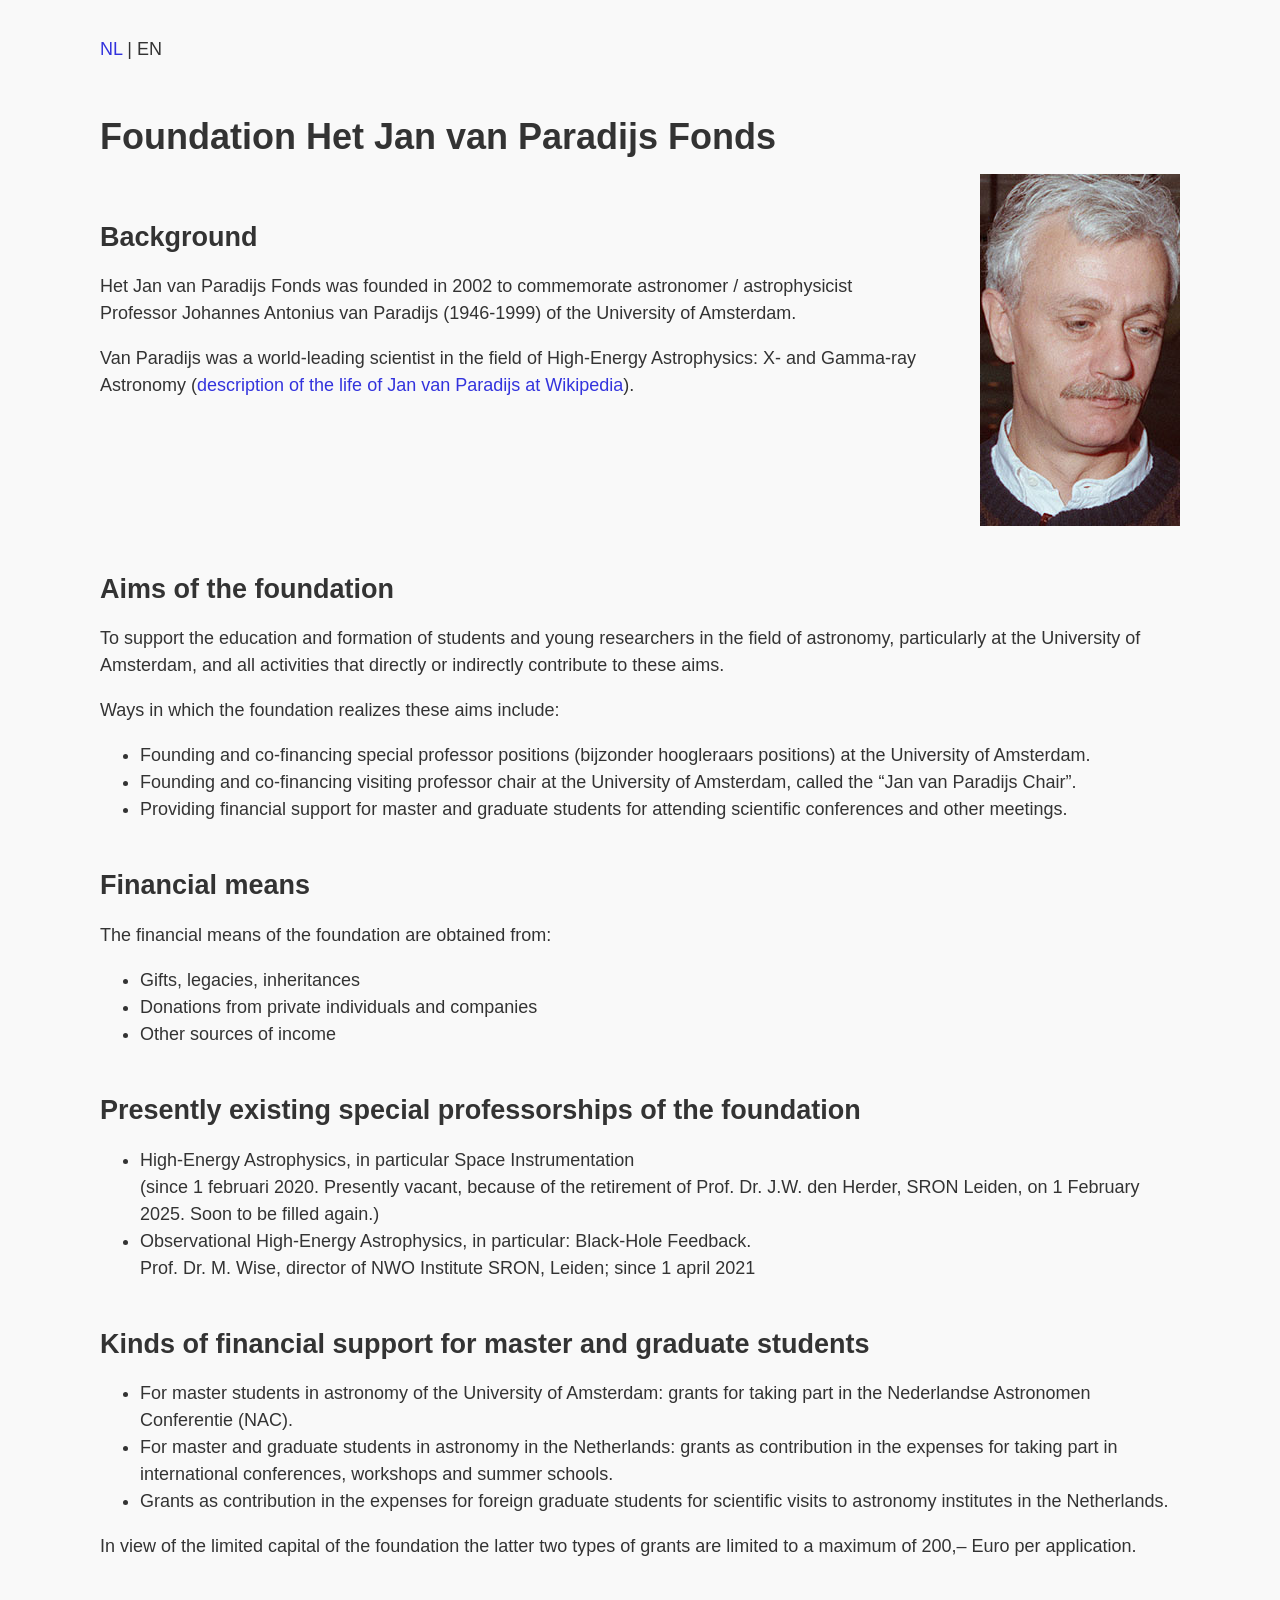
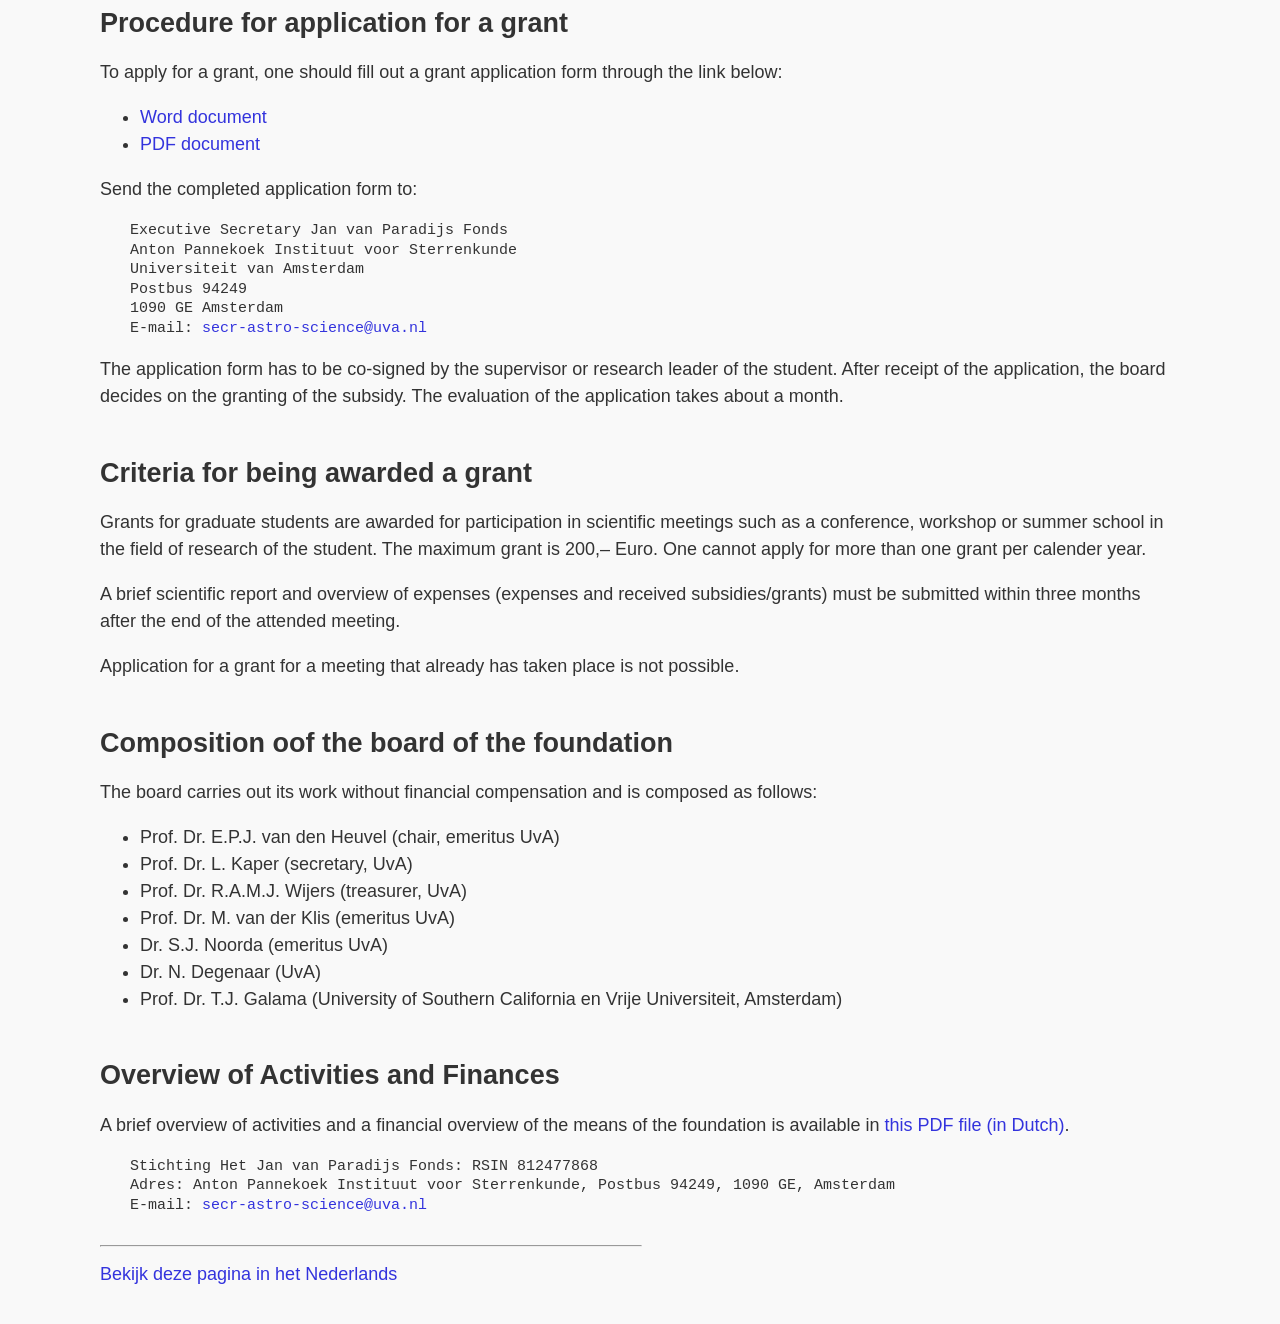
==== index-en.html @ ce072b42 "Make the (Dutch) page the front page" ====
<!doctype html>
<html lang="nl">
  <head>
    <meta charset="UTF-8" />
    <meta name="viewport" content="width=device-width, initial-scale=1" />
    <title>Foundation Het Jan van Paradijs fonds</title>
    <link rel="icon" href="favicon.ico" type="image/x-icon" />
    <link rel="stylesheet" href="index.css" />
  </head>
  <body>
    <nav>
      <a href="/">NL</a> | EN
    </nav>

    <h1>Foundation Het Jan van Paradijs Fonds</h1>
    <div id="intro">
      <article>
        <h2>Background</h2>
        <p>
          Het Jan van Paradijs Fonds was
          founded in 2002 to commemorate <span class="nobreak">astronomer / astrophysicist</span>
          <span class="nobreak">Professor Johannes Antonius van&nbsp;Paradijs</span> (1946-1999) of
          the University of Amsterdam.
        </p>
        <p>
	  Van Paradijs was a world-leading scientist in the field of
	  High-Energy Astrophysics: X- and Gamma-ray Astronomy
	  (<a href="https://en.wikipedia.org/wiki/Jan_van_Paradijs">description
	  of the life of Jan van Paradijs at Wikipedia</a>).
        </p>
      </article>
      <img
        src="janvanparadijs.jpg"
        alt="Jan van Paradijs"
        width="200"
        height="352"
      />
    </div>
    <article>
      <h2>Aims of the foundation</h2>
      <p>
	To support the education and formation of students and young
	researchers in the field of astronomy, particularly at the
	University of Amsterdam, and all activities that directly or
	indirectly contribute to these aims.
      </p>
      <p>Ways in which the foundation realizes these aims include:</p>
      <ul>
        <li>
	  Founding and co-financing special professor positions (bijzonder hoogleraars positions) at the University of Amsterdam.
        </li>
        <li>
	  Founding and co-financing visiting professor chair at the University of Amsterdam, called the <span class="quoted">Jan van Paradijs Chair</span>.        </li>
        <li>
	  Providing financial support for master and graduate students for attending scientific conferences and other meetings.
        </li>
      </ul>
    </article>
    <article>
      <h2>Financial means</h2>
      <p>The financial means of the foundation are obtained from:</p>
      <ul>
        <li>Gifts, legacies, inheritances</li>
        <li>Donations from private individuals and companies</li>
        <li>Other sources of income</li>
      </ul>
    </article>
    <article>
      <h2>Presently existing special professorships of the foundation</h2>
      <ul>
        <li>
          High-Energy Astrophysics, in particular Space Instrumentation<br />
          (since <span class="nobreak">1 februari 2020</span>. Presently vacant, because of the
          retirement of Prof.&nbsp;Dr.
          <span class="nobreak">J.W. den Herder</span>, SRON Leiden, on 1 February 2025. Soon to be filled again.)
        </li>
        <li>
          Observational High-Energy Astrophysics, in particular: Black-Hole
          Feedback.<br />
          <span class="nobreak">Prof. Dr. M. Wise</span>, director of NWO
          Institute SRON, Leiden; since
          <span class="nobreak">1 april 2021</span>
        </li>
      </ul>
    </article>
    <article>
      <h2>Kinds of financial support for master and graduate students</h2>
      <ul>
        <li>
	  For master students in astronomy of the University of Amsterdam: grants for taking part in the Nederlandse Astronomen Conferentie (NAC).
        </li>
        <li>
	  For master and graduate students in astronomy in the Netherlands: grants as contribution in the expenses for taking part in international conferences, workshops and summer schools.
        </li>
        <li>
	  Grants as contribution in the expenses for foreign graduate students for scientific visits to astronomy institutes in the Netherlands.
        </li>
      </ul>

      <p>
	In view of the limited capital of the foundation the latter two types of grants are limited to a maximum of 200,&ndash; Euro per application.
      </p>
    </article>
    <article>
      <h2>Procedure for application for a grant</h2>
      <p>
	To apply for a grant, one should fill out a grant application form through the link below:
      </p>
      <ul>
        <li><a href="application-janvanparadijs-fonds.doc">Word document</a></li>
        <li><a href="application-janvanparadijs-fonds.pdf">PDF document</a></li>
      </ul>
      <p>Send the completed application form to:</p>
      <address>
        Executive Secretary Jan van Paradijs Fonds<br />
        Anton Pannekoek Instituut voor Sterrenkunde<br />
        Universiteit van Amsterdam<br />
        Postbus 94249<br />
        1090 GE Amsterdam<br />
        E-mail: <a href="mailto:secr-astro-science@uva.nl">secr-astro-science@uva.nl</a
        ><br />
      </address>
      <p>
	The application form has to be co-signed by the supervisor or
	research leader of the student. After receipt of the
	application, the board decides on the granting of the
	subsidy. The evaluation of the application takes about a
	month.
      </p>

    </article>
    <article>
      <h2>Criteria for being awarded a grant</h2>
      <p>
	Grants for graduate students are awarded for participation in scientific meetings such as a conference, workshop or summer school in the field of research of the student. The maximum grant is 200,&ndash; Euro. One cannot apply for more than one grant per calender year.
      </p>
      <p>
	A brief scientific report and overview of expenses (expenses and received subsidies/grants) must be submitted within three months after the end of the attended meeting.
      </p>
      <p>
	Application for a grant for a meeting that already has taken place is not possible.
      </p>
    </article>
    <article>
      <h2>Composition oof the board of the foundation</h2>
      <p>
	The board carries out its work without financial compensation and is composed as follows:
      </p>
      <ul>
        <li>Prof. Dr. E.P.J. van den Heuvel (chair, emeritus UvA)</li>
        <li>Prof. Dr. L. Kaper (secretary, UvA)</li>
        <li>Prof. Dr. R.A.M.J. Wijers (treasurer, UvA)</li>
        <li>Prof. Dr. M. van der Klis (emeritus UvA)</li>
        <li>Dr. S.J. Noorda (emeritus UvA)</li>
        <li>Dr. N. Degenaar (UvA)</li>
        <li>Prof. Dr. T.J. Galama (University of Southern California en Vrije Universiteit, Amsterdam)</li>
      </ul>
    </article>
    <article>
      <h2>Overview of Activities and Finances</h2>
      <p>
	A brief overview of activities and a financial overview of the means of the foundation is available in <a href="JvP_Fonds_Verslag_activiteiten_en_financien_van_1-1-2021_tot_16-4-2026.pdf">this PDF file (in Dutch)</a>.
      </p>
    </article>
    <article>
      <address>
        Stichting Het Jan van Paradijs Fonds:
        <span
          class="tooltip"
          title="Rechtspersonen en Samenwerkingsverbanden Informatienummer"
          >RSIN</span
        >
        812477868<br />
        Adres: Anton Pannekoek Instituut voor Sterrenkunde, Postbus 94249, 1090
        GE, Amsterdam<br />
        E-mail: <a href="mailto:secr-astro-science@uva.nl">secr-astro-science@uva.nl</a
        ><br />
      </address>
    </article>
    <hr>
    <a href="/">Bekijk deze pagina in het Nederlands</a>
  </body>
</html>
---- index.css ----
body {
  font-family: Verdana, Helvetica, sans-serif;
  font-size: 18px;
  line-height: 1.5em;
  color: #333;
  background-color: #f9f9f9;

  margin: 0 auto;
  padding: 2em;
  max-width: 1080px;
}

h1,
h2,
h3 {
    padding-top: 1em;
}

a {
  text-decoration: none;
  color: #33d;
}

a:link {
}

a:visited {
}

a:focus {
}

a:hover {
  color: #d00;
}

a:active {
  color: #0ff;
}

address {
  font-family: Monaco, Courier, monospace;
  font-size: 15px;
  font-style: normal;
  line-height: 1.3em;

  padding-left: 2em;
}

#intro {
  display: flex;
  align-items: flex-start;
  justify-content: space-between;
  gap: 2em;
}

@media (max-width: 600px) {
  #intro {
    flex-direction: column;
  }
}

.nobreak {
  white-space: nowrap;
}

.quoted {
  &::before {
    content: "\201c";
  }
  &::after {
    content: "\201d";
  }
}

.tooltip {
  cursor: pointer;
}

hr {
    width: 50%;
    margin-left: 0;
    margin-top: 4rex;
    margin-bottom: 2rex;
}
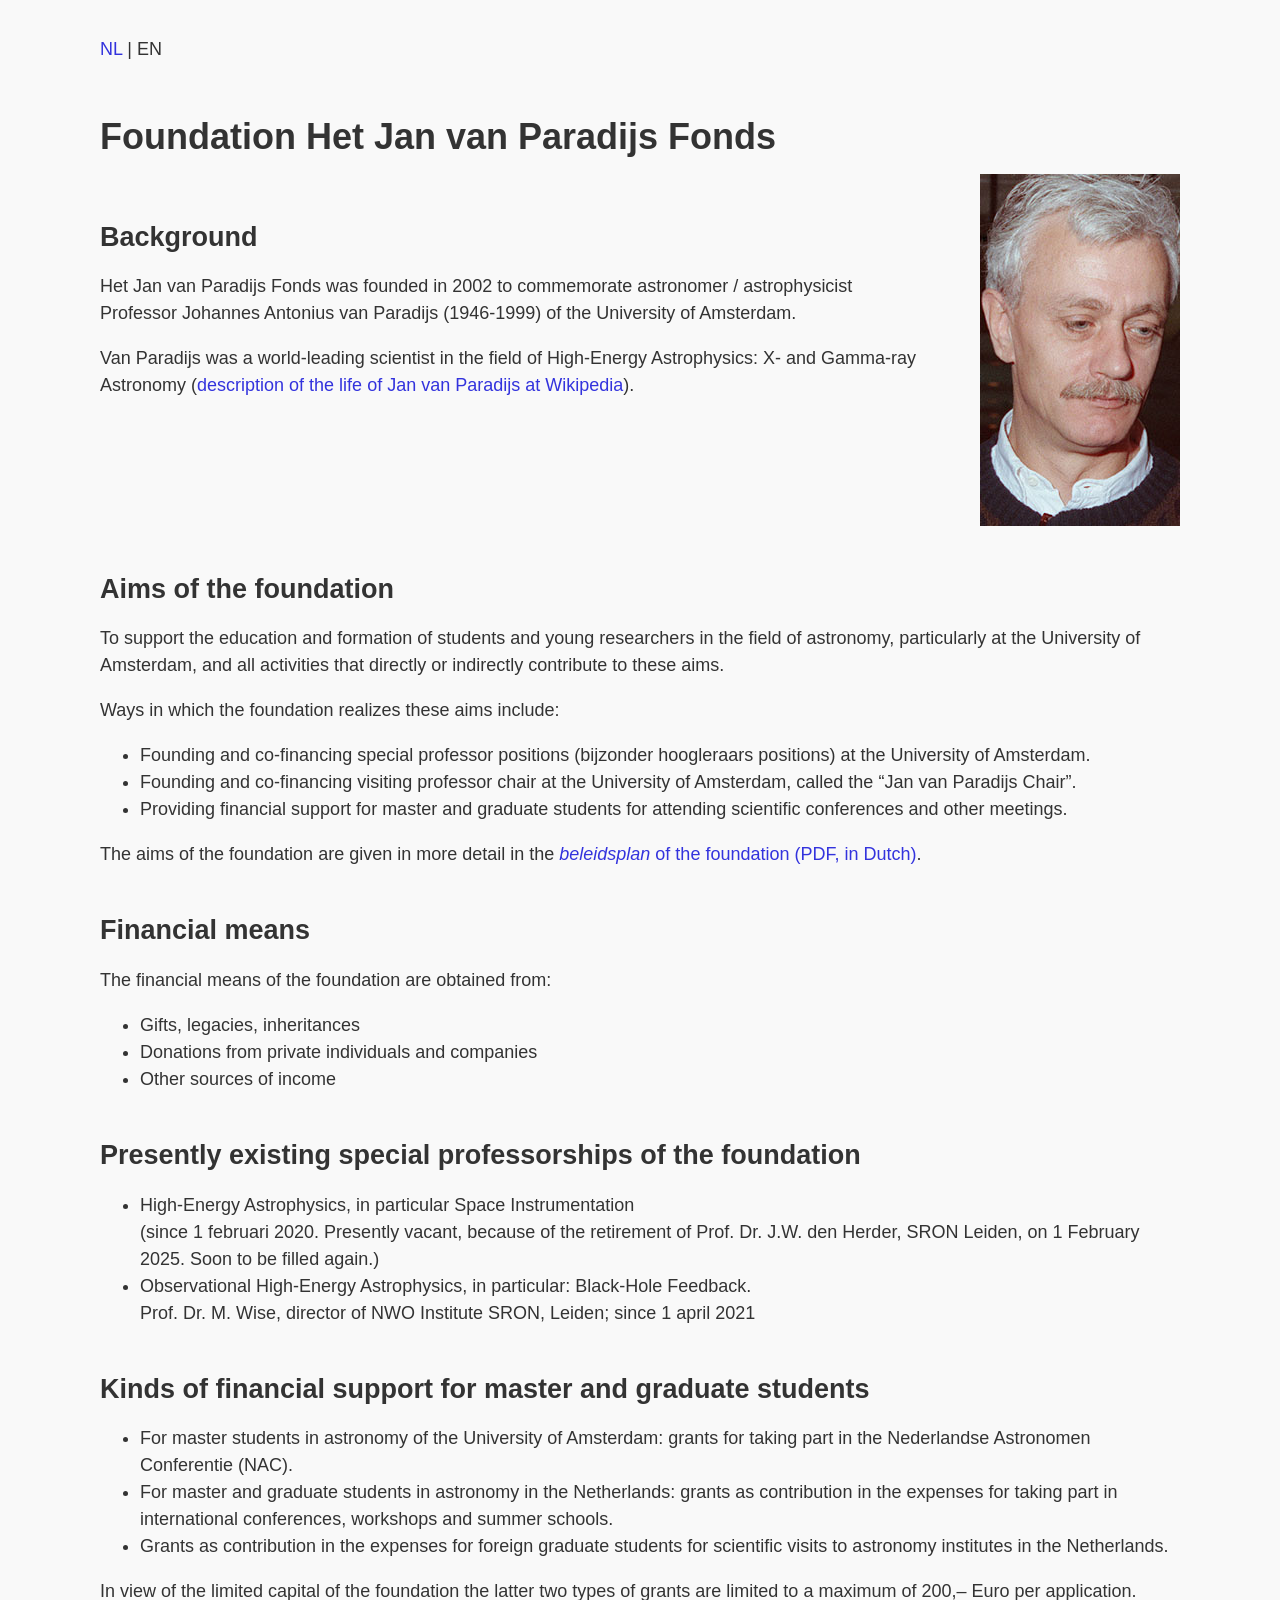
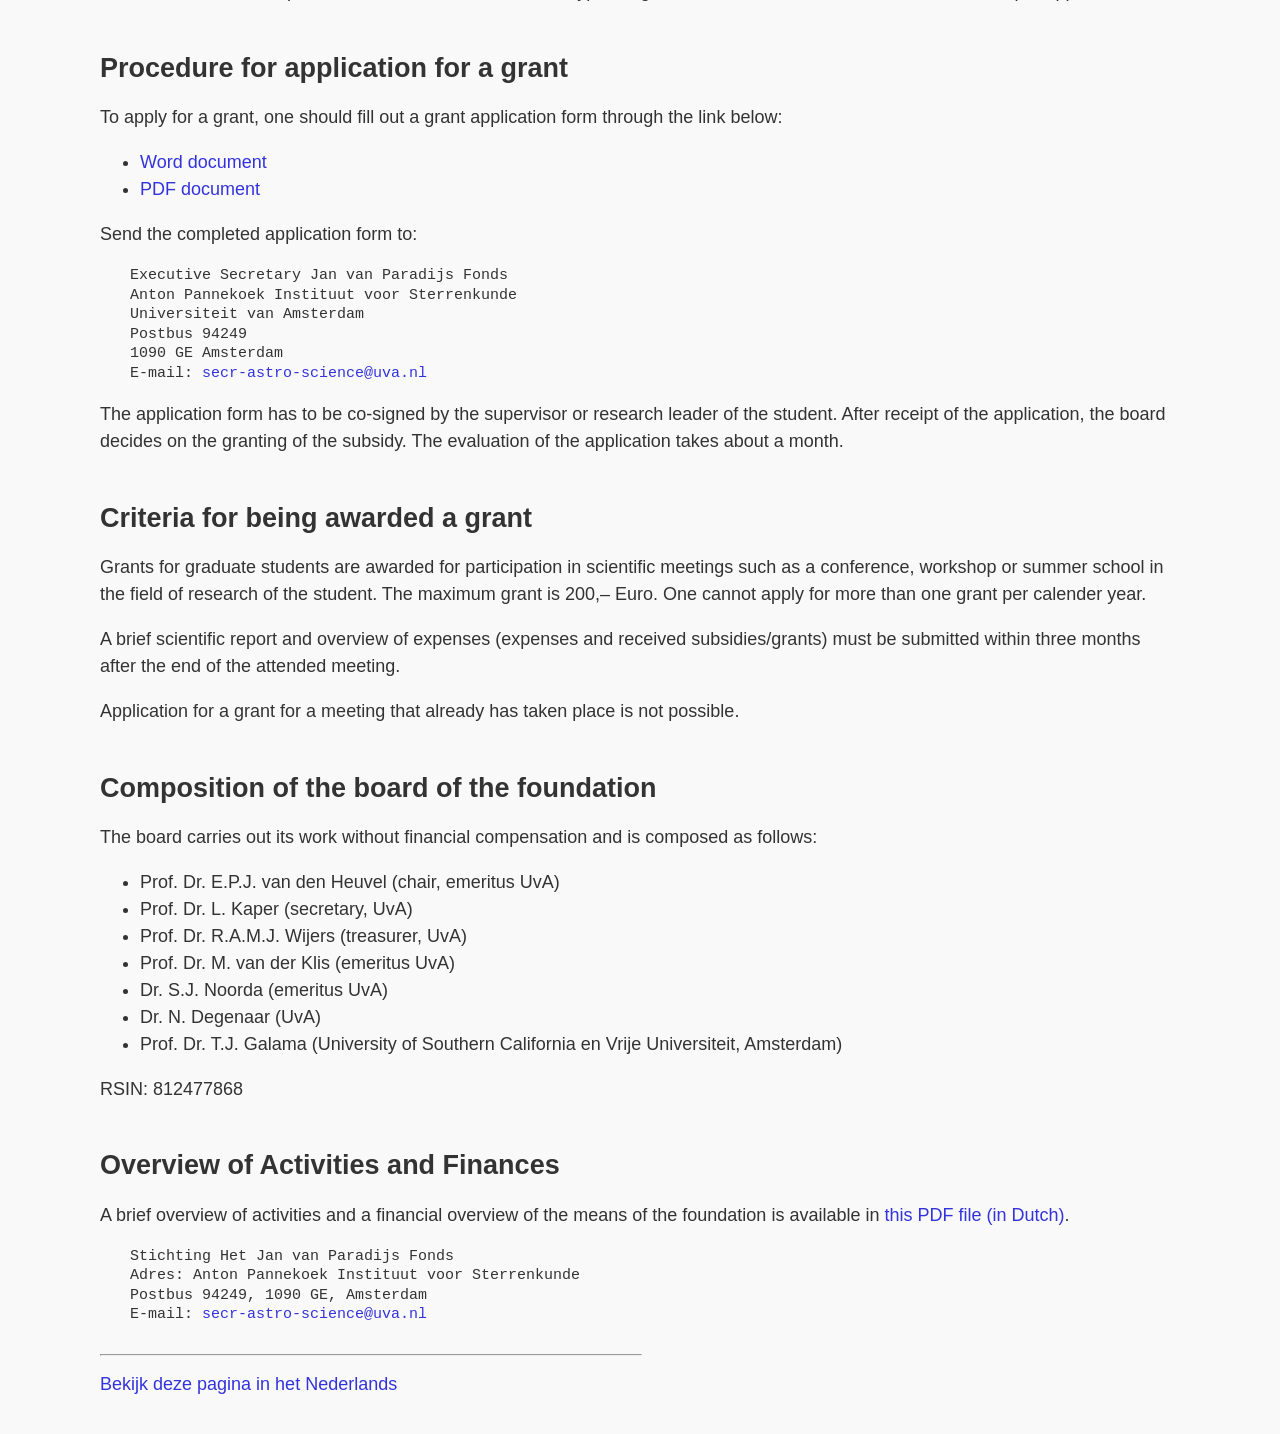
==== commit 5c2a1223: "Add detailed "beleidsplan"" ====
--- a/index-en.html
+++ b/index-en.html
@@ -1,11 +1,13 @@
 <!doctype html>
 <html lang="nl">
   <head>
-    <meta charset="UTF-8" />
-    <meta name="viewport" content="width=device-width, initial-scale=1" />
+    <meta charset="UTF-8">
+    <meta name="viewport" content="width=device-width, initial-scale=1">
+    <meta name="description" content="Jan van Paradijs foundation">
     <title>Foundation Het Jan van Paradijs fonds</title>
-    <link rel="icon" href="favicon.ico" type="image/x-icon" />
-    <link rel="stylesheet" href="index.css" />
+    <link rel="canonical" href="https://jvpfonds.nl/index-en.html">
+    <link rel="icon" href="favicon.ico" type="image/x-icon">
+    <link rel="stylesheet" href="index.css">
   </head>
   <body>
     <nav>
@@ -34,7 +36,7 @@
         alt="Jan van Paradijs"
         width="200"
         height="352"
-      />
+     >
     </div>
     <article>
       <h2>Aims of the foundation</h2>
@@ -55,6 +57,7 @@
 	  Providing financial support for master and graduate students for attending scientific conferences and other meetings.
         </li>
       </ul>
+      <p>The aims of the foundation are given in more detail in the <a href="beleidsplan-jvpfonds.pdf"><i>beleidsplan</i> of the foundation (PDF, in Dutch)</a>.</p>
     </article>
     <article>
       <h2>Financial means</h2>
@@ -69,14 +72,14 @@
       <h2>Presently existing special professorships of the foundation</h2>
       <ul>
         <li>
-          High-Energy Astrophysics, in particular Space Instrumentation<br />
+          High-Energy Astrophysics, in particular Space Instrumentation<br>
           (since <span class="nobreak">1 februari 2020</span>. Presently vacant, because of the
           retirement of Prof.&nbsp;Dr.
           <span class="nobreak">J.W. den Herder</span>, SRON Leiden, on 1 February 2025. Soon to be filled again.)
         </li>
         <li>
           Observational High-Energy Astrophysics, in particular: Black-Hole
-          Feedback.<br />
+          Feedback.<br>
           <span class="nobreak">Prof. Dr. M. Wise</span>, director of NWO
           Institute SRON, Leiden; since
           <span class="nobreak">1 april 2021</span>
@@ -112,13 +115,13 @@
       </ul>
       <p>Send the completed application form to:</p>
       <address>
-        Executive Secretary Jan van Paradijs Fonds<br />
-        Anton Pannekoek Instituut voor Sterrenkunde<br />
-        Universiteit van Amsterdam<br />
-        Postbus 94249<br />
-        1090 GE Amsterdam<br />
+        Executive Secretary Jan van Paradijs Fonds<br>
+        Anton Pannekoek Instituut voor Sterrenkunde<br>
+        Universiteit van Amsterdam<br>
+        Postbus 94249<br>
+        1090 GE Amsterdam<br>
         E-mail: <a href="mailto:secr-astro-science@uva.nl">secr-astro-science@uva.nl</a
-        ><br />
+        ><br>
       </address>
       <p>
 	The application form has to be co-signed by the supervisor or
@@ -142,7 +145,7 @@
       </p>
     </article>
     <article>
-      <h2>Composition oof the board of the foundation</h2>
+      <h2>Composition of the board of the foundation</h2>
       <p>
 	The board carries out its work without financial compensation and is composed as follows:
       </p>
@@ -155,6 +158,10 @@
         <li>Dr. N. Degenaar (UvA)</li>
         <li>Prof. Dr. T.J. Galama (University of Southern California en Vrije Universiteit, Amsterdam)</li>
       </ul>
+      <span
+        class="tooltip"
+        title="Rechtspersonen en Samenwerkingsverbanden Informatienummer"
+        >RSIN: </span>812477868<br>
     </article>
     <article>
       <h2>Overview of Activities and Finances</h2>
@@ -164,17 +171,10 @@
     </article>
     <article>
       <address>
-        Stichting Het Jan van Paradijs Fonds:
-        <span
-          class="tooltip"
-          title="Rechtspersonen en Samenwerkingsverbanden Informatienummer"
-          >RSIN</span
-        >
-        812477868<br />
-        Adres: Anton Pannekoek Instituut voor Sterrenkunde, Postbus 94249, 1090
-        GE, Amsterdam<br />
-        E-mail: <a href="mailto:secr-astro-science@uva.nl">secr-astro-science@uva.nl</a
-        ><br />
+        Stichting Het Jan van Paradijs Fonds<br>
+        Adres: Anton Pannekoek Instituut voor Sterrenkunde<br>
+	Postbus 94249, 1090 GE, Amsterdam<br>
+        E-mail: <a href="mailto:secr-astro-science@uva.nl">secr-astro-science@uva.nl</a><br>
       </address>
     </article>
     <hr>
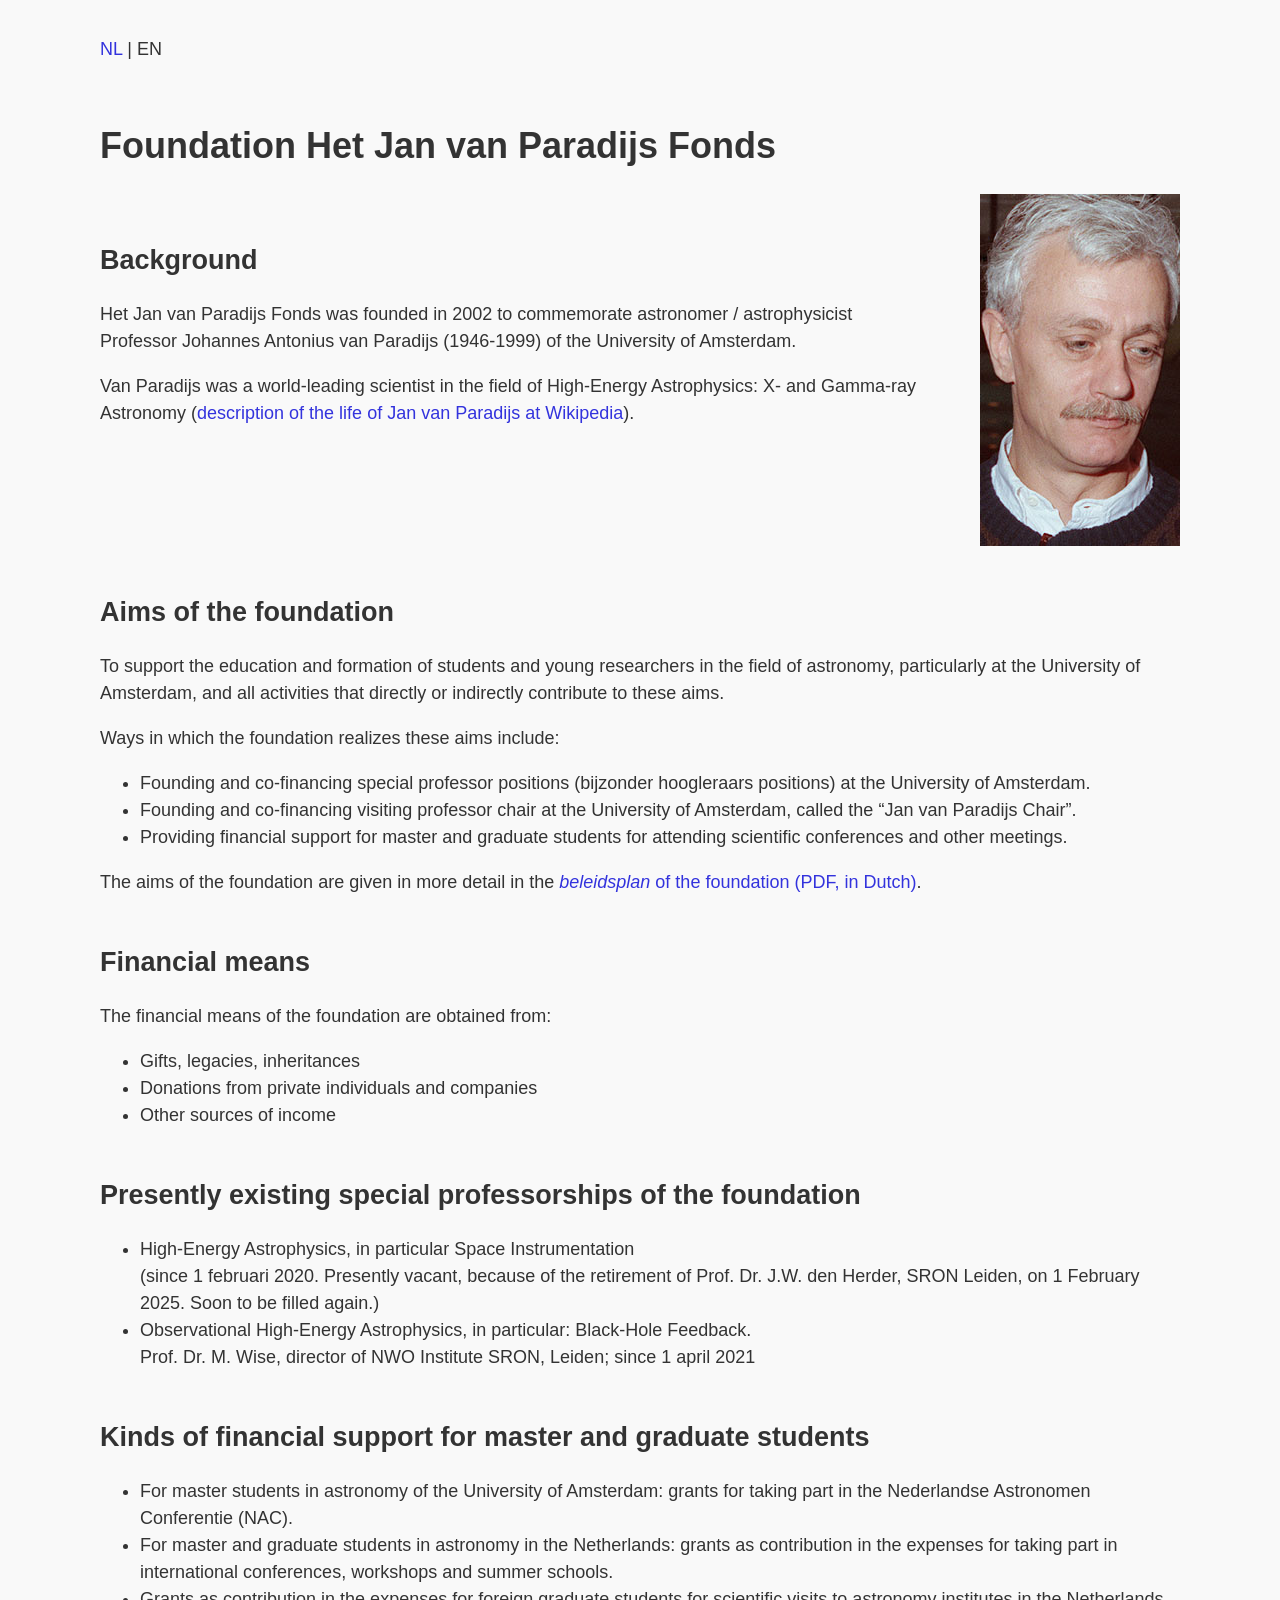
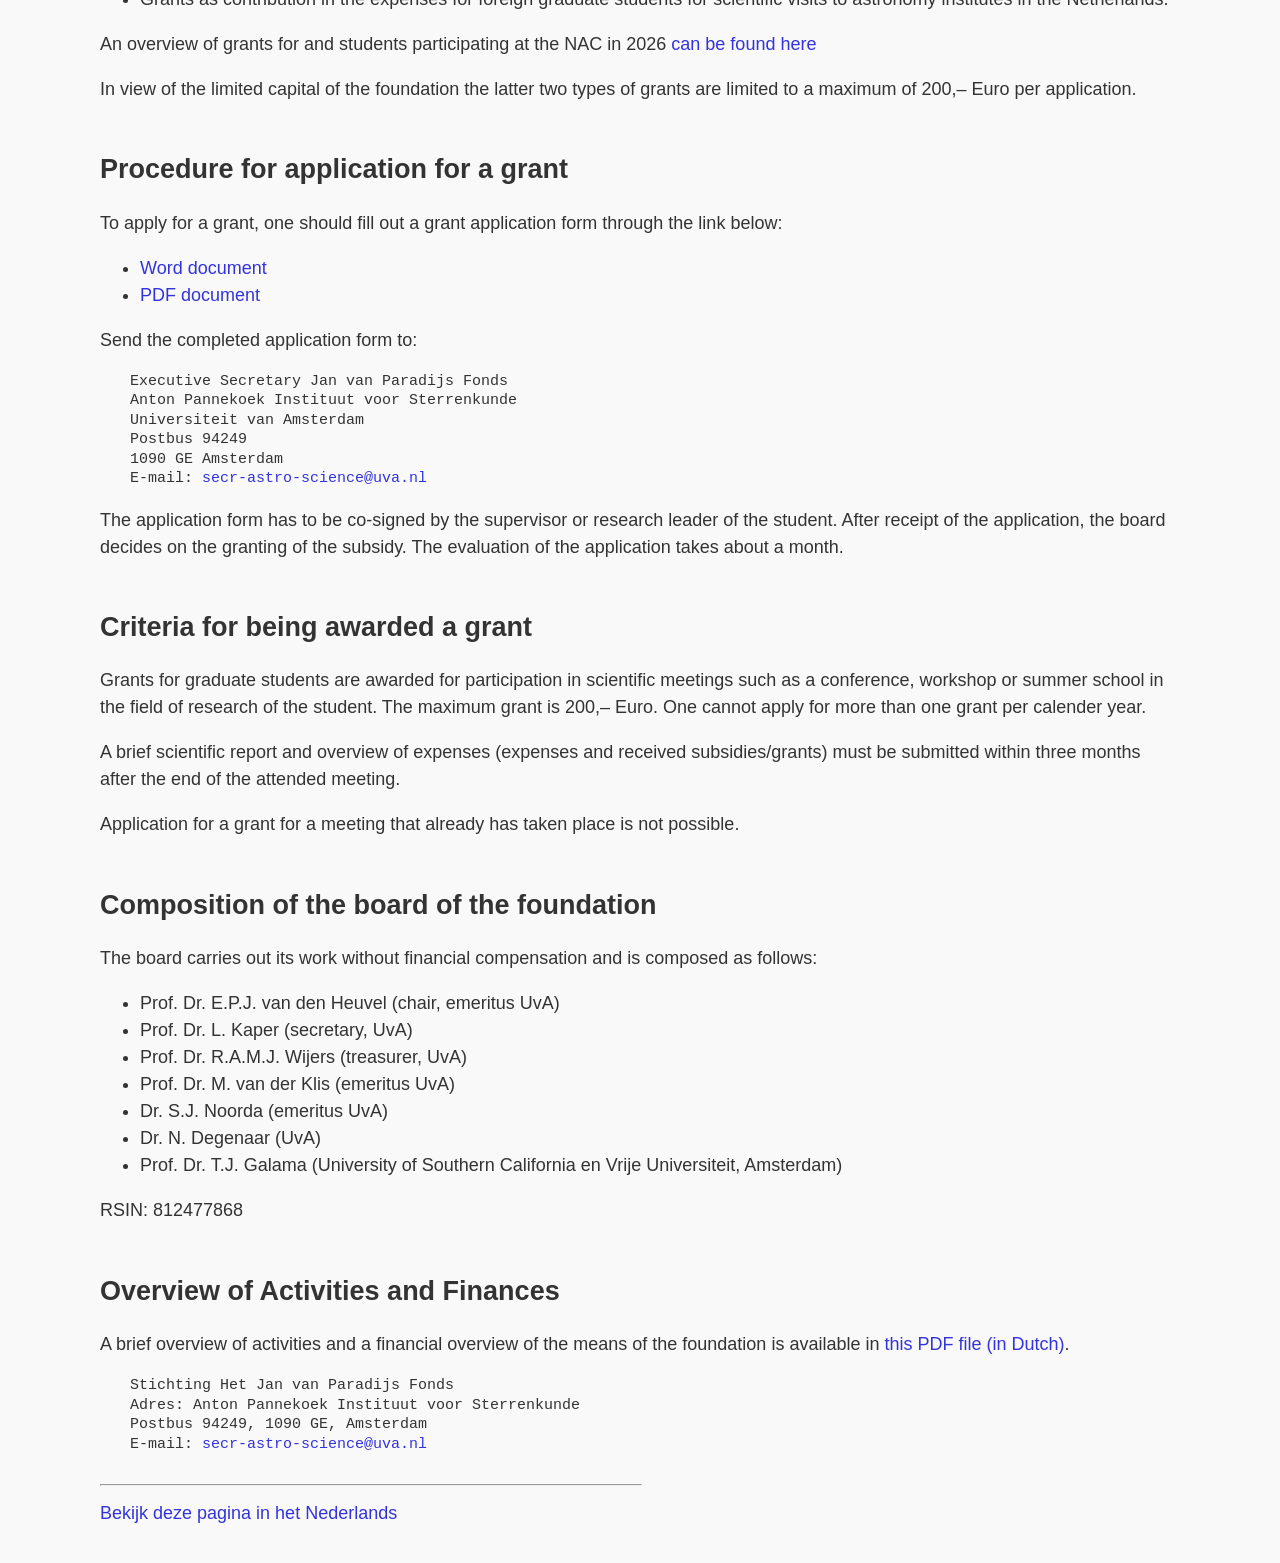
==== commit 10f3c01c: "Add (master) student contributions for NAC 2026" ====
--- a/index-en.html
+++ b/index-en.html
@@ -11,7 +11,7 @@
   </head>
   <body>
     <nav>
-      <a href="/">NL</a> | EN
+      <a href="index.html">NL</a> | EN
     </nav>
 
     <h1>Foundation Het Jan van Paradijs Fonds</h1>
@@ -100,6 +100,8 @@
         </li>
       </ul>
 
+      <p>An overview of grants for and students participating at the NAC in 2026 <a href="nac2026-en.html">can be found here</a></p>
+
       <p>
 	In view of the limited capital of the foundation the latter two types of grants are limited to a maximum of 200,&ndash; Euro per application.
       </p>
--- a/index.css
+++ b/index.css
@@ -14,6 +14,7 @@
 h2,
 h3 {
     padding-top: 1em;
+    line-height: 1.3em;
 }
 
 a {
@@ -83,3 +84,50 @@
     margin-top: 4rex;
     margin-bottom: 2rex;
 }
+
+dl {
+    margin: 0;
+    padding: 0;
+}
+
+dt {
+    display: inline;
+    font-weight: bold;
+}
+
+dt .name {
+    font-weight: inherit;
+}
+
+dt .presentation {
+    font-weight: normal;
+}
+
+dt .presentation::before {
+    content: " (";
+}
+
+dt .presentation::after {
+    content: ")";
+}
+
+dt::after {
+    content: " – ";
+    font-weight: normal;
+}
+
+dd {
+    display: inline;
+    margin: 0;
+}
+
+dd::after {
+    content: "\A";
+    white-space: pre;
+}
+
+img.fullwidth {
+    margin-top: 2em;
+    margin-bottom: 2em;
+    width: 100%;
+}
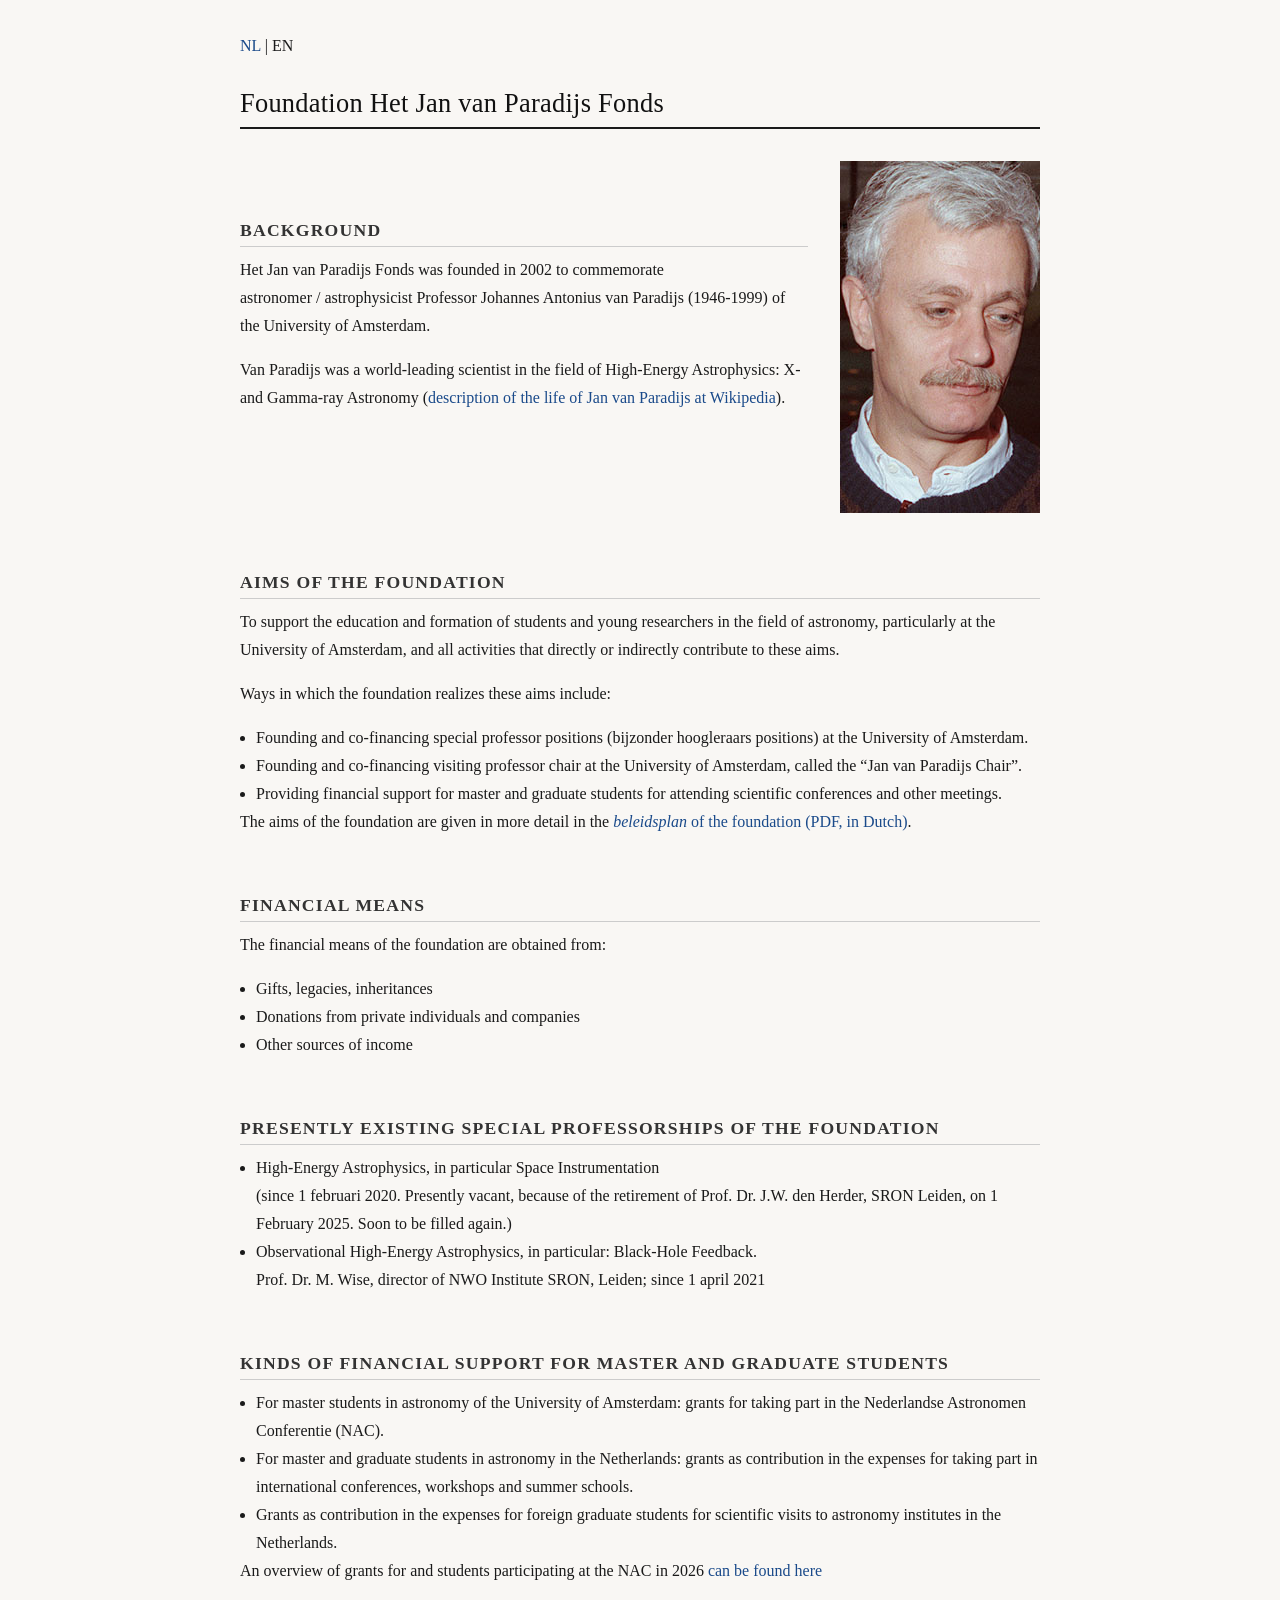
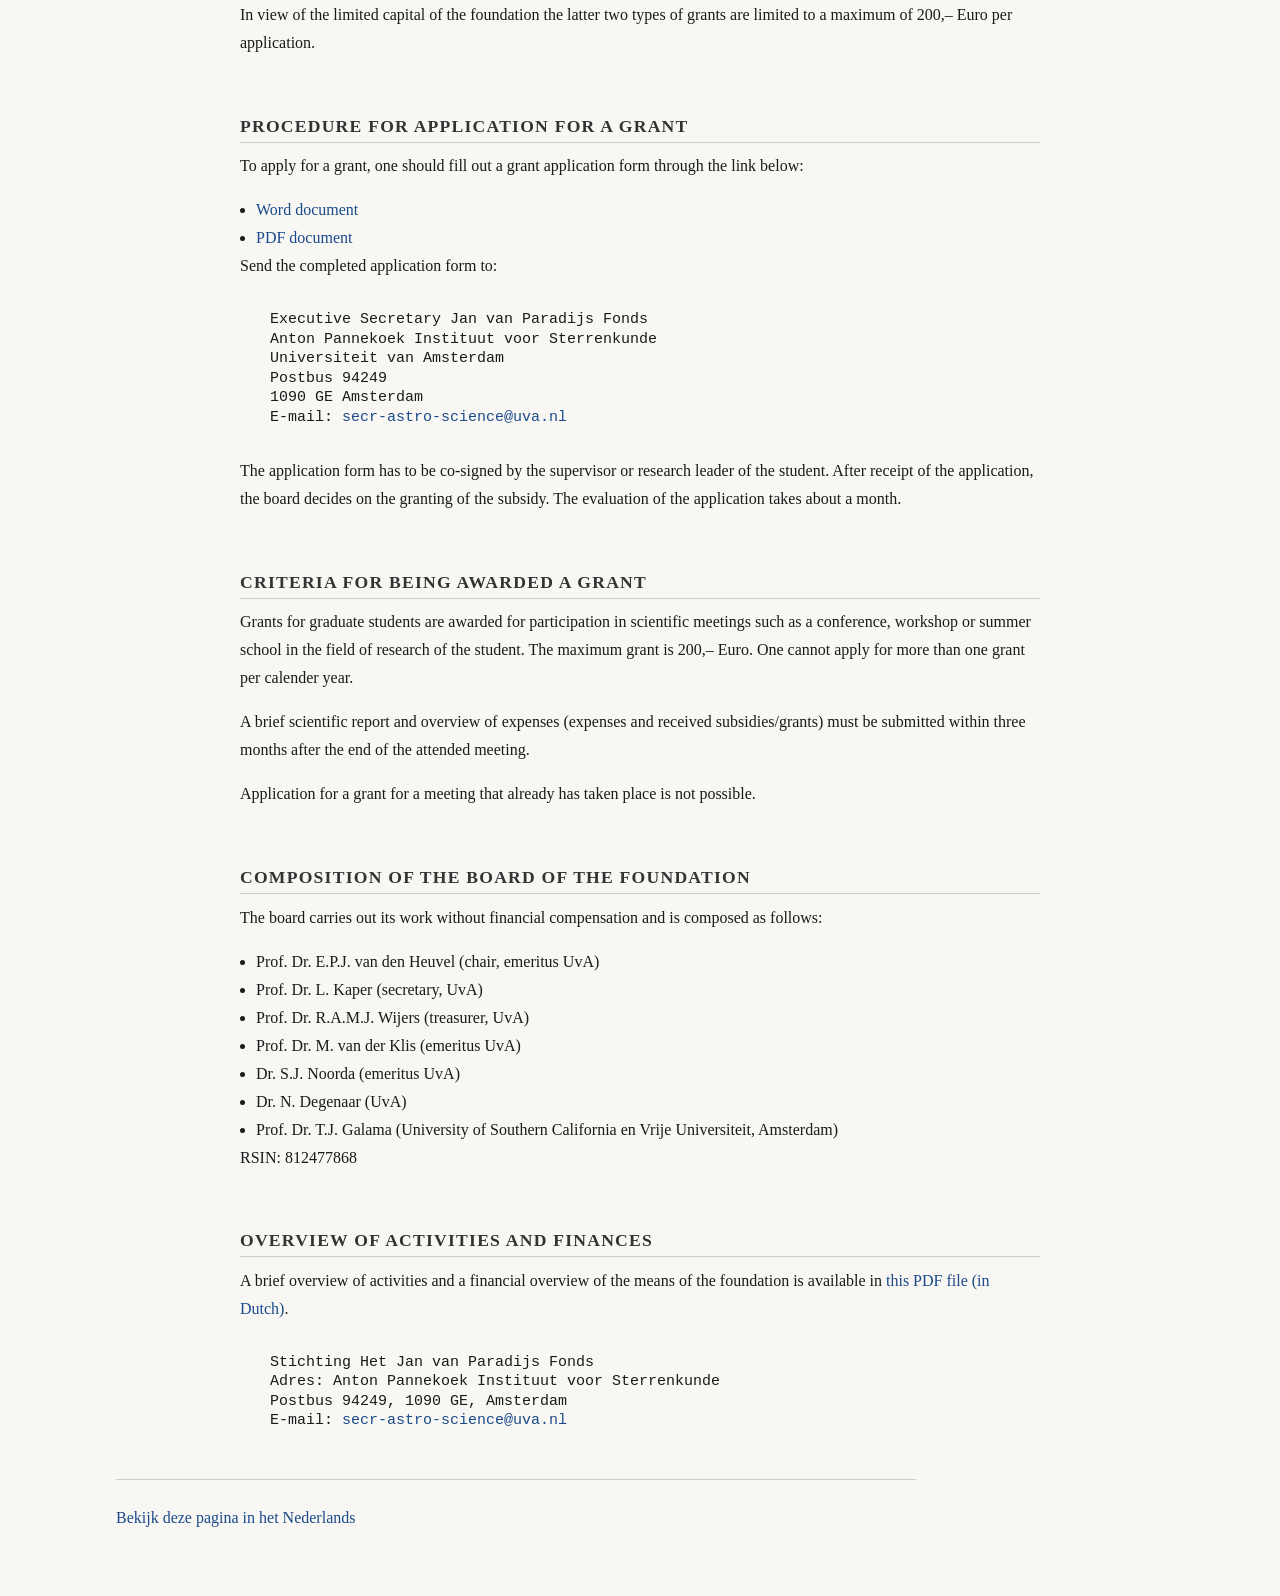
==== commit b1f0bd59: "Update the CSS for a nicer look" ====
--- a/index-en.html
+++ b/index-en.html
@@ -180,6 +180,6 @@
       </address>
     </article>
     <hr>
-    <a href="/">Bekijk deze pagina in het Nederlands</a>
+    <a href="index.html">Bekijk deze pagina in het Nederlands</a>
   </body>
 </html>
--- a/index.css
+++ b/index.css
@@ -1,13 +1,29 @@
+*, *::before, *::after {
+  box-sizing: border-box;
+  margin: 0;
+  padding: 0;
+}
+
+html {
+  font-size: 1rem;
+  scroll-behavior: smooth;
+}
+
 body {
-  font-family: Verdana, Helvetica, sans-serif;
-  font-size: 18px;
-  line-height: 1.5em;
-  color: #333;
-  background-color: #f9f9f9;
+  font-family: Georgia, "Times New Roman", serif;
+  color: #1a1a1a;
+  background: #f9f7f4;
+  line-height: 1.75;
 
+  max-width: 1080px;
   margin: 0 auto;
-  padding: 2em;
-  max-width: 1080px;
+  padding: 2rem 1rem 4rem;
+}
+
+main, body > * {
+  max-width: 800px;
+  margin-left: auto;
+  margin-right: auto;
 }
 
 h1,
@@ -16,6 +32,34 @@
     padding-top: 1em;
     line-height: 1.3em;
 }
+
+h1 {
+  font-size: 1.65rem;
+  font-weight: normal;
+  letter-spacing: 0.01em;
+  color: #111;
+  border-bottom: 2px solid #1a1a1a;
+  padding-bottom: 0.4rem;
+  margin-bottom: 2rem;
+  margin-top: 0;
+}
+
+h2 {
+  font-size: 1.1rem;
+  font-weight: bold;
+  text-transform: uppercase;
+  letter-spacing: 0.07em;
+  color: #333;
+  margin-top: 2.5rem;
+  margin-bottom: 0.6rem;
+  border-bottom: 1px solid #ccc;
+  padding-bottom: 0.25rem;
+}
+
+p {
+  margin-bottom: 1rem;
+}
+
 
 a {
   text-decoration: none;
@@ -31,21 +75,30 @@
 a:focus {
 }
 
-a:hover {
-  color: #d00;
-}
-
 a:active {
   color: #0ff;
 }
 
+a {
+  color: #1a4a8a;
+  text-decoration: none;
+  border-bottom: 1px solid transparent;
+}
+
+a:hover {
+  border-bottom-color: #1a4a8a;
+}
+
+
 address {
-  font-family: Monaco, Courier, monospace;
+    font-family: Monaco, Courier, monospace;
   font-size: 15px;
   font-style: normal;
   line-height: 1.3em;
 
   padding-left: 2em;
+  margin-top: 2em;
+  margin-bottom: 2em;
 }
 
 #intro {
@@ -78,12 +131,13 @@
   cursor: pointer;
 }
 
+
 hr {
-    width: 50%;
-    margin-left: 0;
-    margin-top: 4rex;
-    margin-bottom: 2rex;
+  border: none;
+  border-top: 1px solid #ccc;
+  margin: 3rem 0 1.5rem;
 }
+
 
 dl {
     margin: 0;
@@ -126,6 +180,11 @@
     white-space: pre;
 }
 
+ul, ol {
+  padding-left: 1rem;
+
+}
+
 img.fullwidth {
     margin-top: 2em;
     margin-bottom: 2em;
